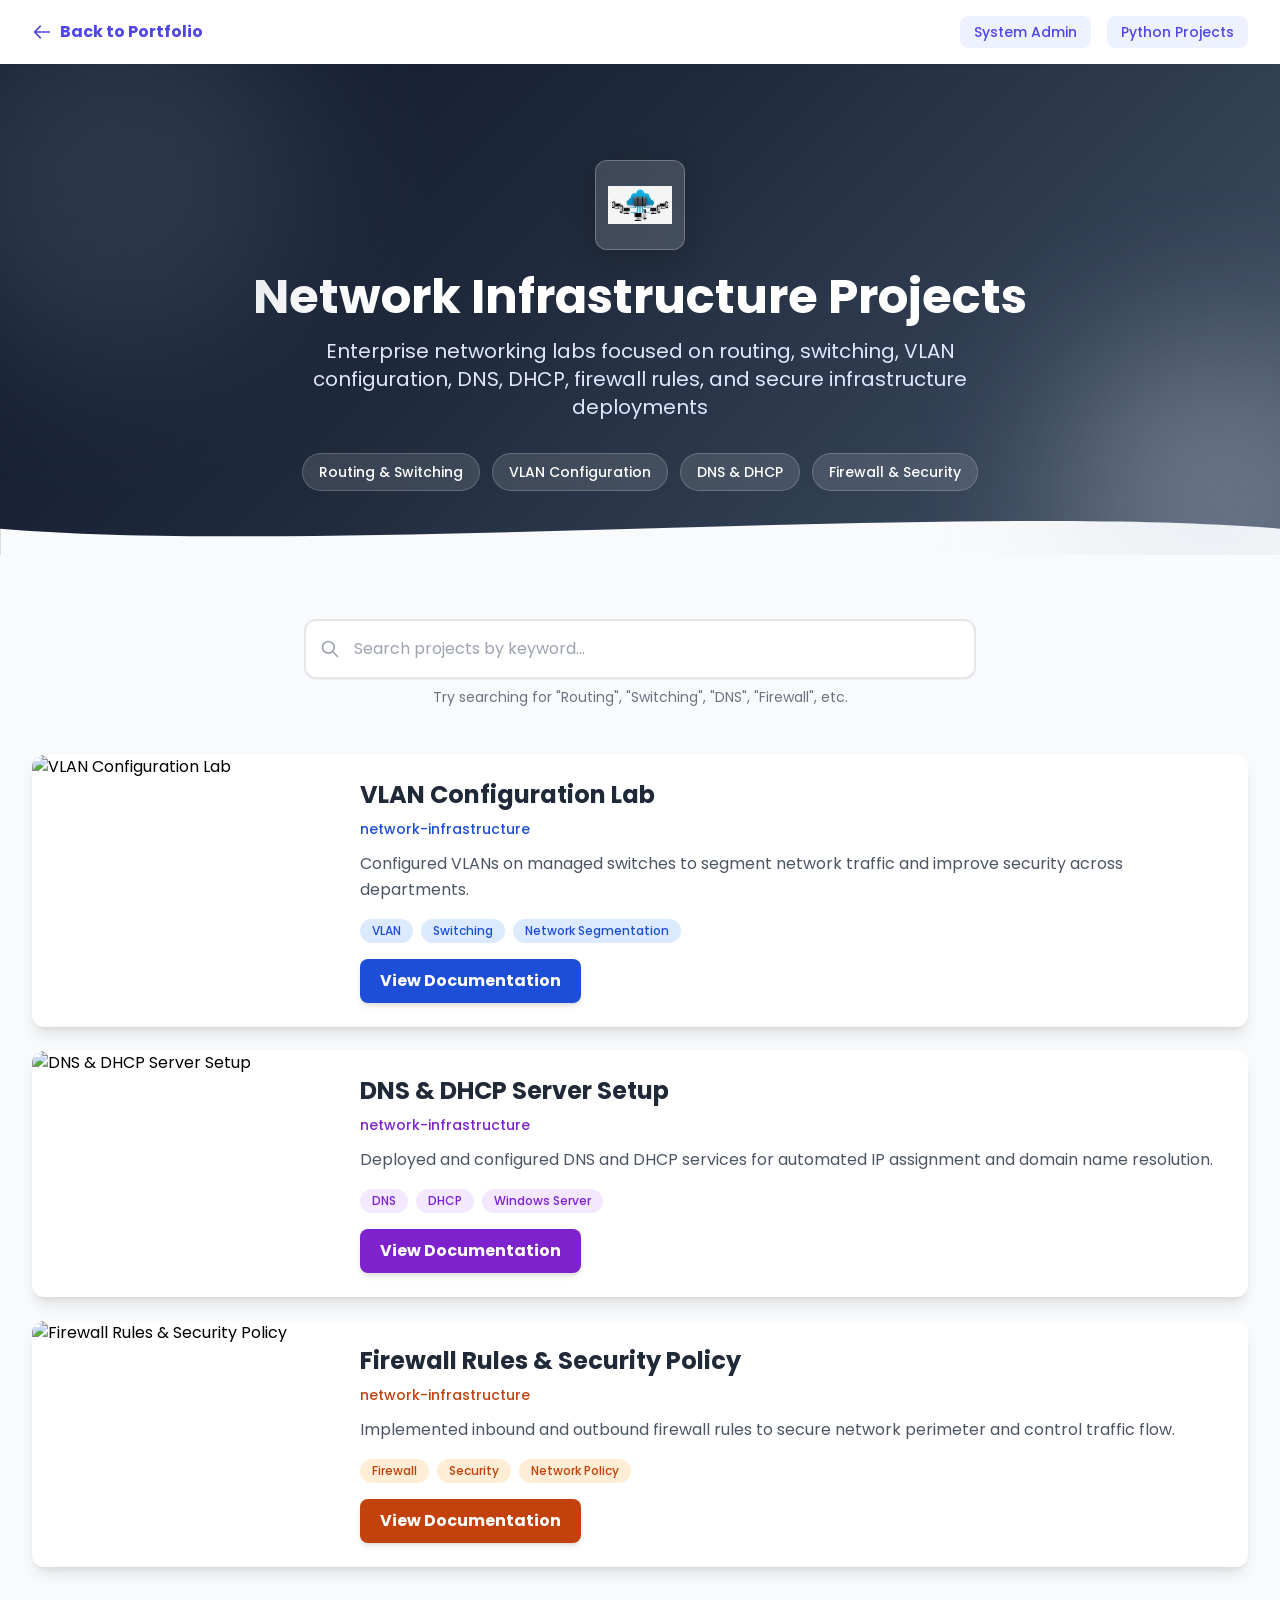
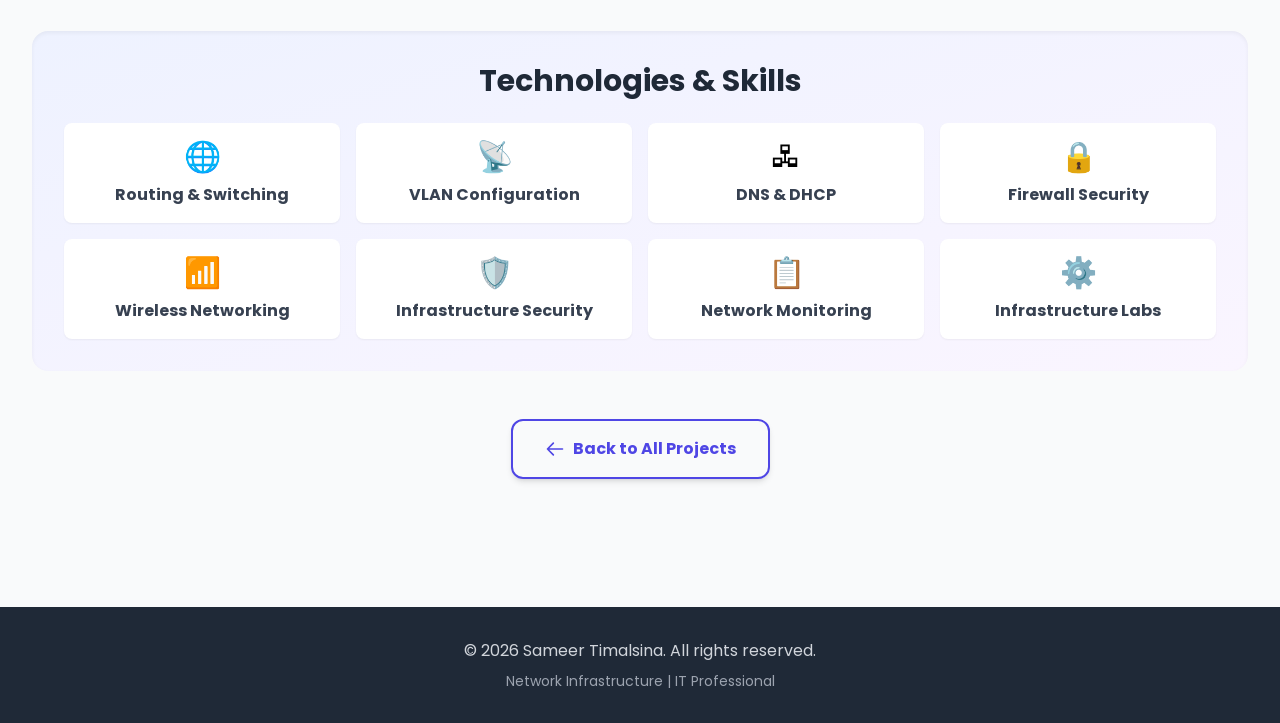
==== project_of_network_infrastructure.html @ f8dc6c40 "complete website with some asset missing" ====
<!DOCTYPE html>
<html lang="en">
<head>
    <!-- Basic Meta -->
    <meta charset="UTF-8">
    <meta name="viewport" content="width=device-width, initial-scale=1.0">

    <!-- SEO -->
    <meta name="description" content="Network Infrastructure projects by Sameer Timalsina - routing, switching, VLANs, DNS, DHCP, and enterprise networking labs.">

    <!-- Open Graph -->
    <meta property="og:title" content="Network Infrastructure Projects | Sameer Timalsina">
    <meta property="og:description" content="Routing, switching, VLANs, DNS, DHCP, and infrastructure networking projects.">
    <meta property="og:image" content="images/general/profile_256.webp">
    <meta property="og:type" content="website">

    <!-- Referrer Policy -->
    <meta name="referrer" content="strict-origin-when-cross-origin">

    <!-- Title -->
    <title>Network Infrastructure Projects | Sameer Timalsina</title>

    <!-- Favicon -->
    <link rel="icon" href="images/general/favicon.webp" type="image/webp">

    <!-- Preload Fonts -->
    <link rel="preload" href="fonts/poppins-v24-latin-regular.woff2" as="font" type="font/woff2" crossorigin>
    <link rel="preload" href="fonts/poppins-v24-latin-500.woff2" as="font" type="font/woff2" crossorigin>
    <link rel="preload" href="fonts/poppins-v24-latin-700.woff2" as="font" type="font/woff2" crossorigin>

    <!-- CSS -->
    <link rel="stylesheet" href="css/output.css">
    <link rel="stylesheet" href="css/styles.css">
    <link rel="stylesheet" href="css/project_of_network_infrastructure.css">
</head>

<body class="bg-gray-50">

    <!-- Navigation Bar -->
    <nav class="bg-white shadow-sm fixed w-full z-40 top-0">
        <div class="max-w-7xl mx-auto px-4 sm:px-6 lg:px-8">
            <div class="flex justify-between items-center h-16">

                <a href="index.html" class="flex items-center text-indigo-600 hover:text-indigo-700 transition-colors">
                    <svg class="w-5 h-5 mr-2" fill="none" stroke="currentColor" viewBox="0 0 24 24" xmlns="http://www.w3.org/2000/svg">
                        <path stroke-linecap="round" stroke-linejoin="round" stroke-width="2" d="M10 19l-7-7m0 0l7-7m-7 7h18"></path>
                    </svg>

                    <span class="font-semibold">
                        Back to Portfolio
                    </span>
                </a>

                <div class="flex items-center space-x-4">

                    <a href="project_of_system_admin.html"
                       class="text-gray-600 hover:text-indigo-600 transition-colors text-sm font-medium hidden sm:block">
                        System Admin
                    </a>

                    <a href="project_of_python.html"
                       class="text-gray-600 hover:text-indigo-600 transition-colors text-sm font-medium hidden sm:block">
                        Python Projects
                    </a>

                </div>

            </div>
        </div>
    </nav>

    <!-- Hero Section -->
    <header class="hero-gradient text-white pt-24 pb-16 mt-16">

        <div class="max-w-7xl mx-auto px-4 sm:px-6 lg:px-8">

            <div class="text-center fade-in">

                <div class="inline-block p-3 bg-white bg-opacity-20 rounded-xl mb-4">

                    <img src="images/network_infrastructure_photo/main_network_infrastructure.webp"
                         alt="network infrastructure"
                         class="w-16 h-16 object-contain">

                </div>

                <h1 class="text-4xl md:text-5xl font-bold mb-4">
                    Network Infrastructure Projects
                </h1>

                <p class="text-xl text-indigo-100 max-w-3xl mx-auto">
                    Enterprise networking labs focused on routing, switching, VLAN configuration,
                    DNS, DHCP, firewall rules, and secure infrastructure deployments
                </p>

                <div class="mt-8 flex flex-wrap justify-center gap-3">

                    <span class="px-4 py-2 bg-white bg-opacity-20 rounded-full text-sm font-medium">
                        Routing & Switching
                    </span>

                    <span class="px-4 py-2 bg-white bg-opacity-20 rounded-full text-sm font-medium">
                        VLAN Configuration
                    </span>

                    <span class="px-4 py-2 bg-white bg-opacity-20 rounded-full text-sm font-medium">
                        DNS & DHCP
                    </span>

                    <span class="px-4 py-2 bg-white bg-opacity-20 rounded-full text-sm font-medium">
                        Firewall & Security
                    </span>

                </div>

            </div>

        </div>

        <!-- Wave Divider -->
        <div class="hero-wave">
            <svg viewBox="0 0 2880 60" xmlns="http://www.w3.org/2000/svg">
                <path fill="#f9fafb" d="M0,30 C360,60 1080,0 1440,30 C1800,60 2520,0 2880,30 L2880,60 L0,60 Z"/>
            </svg>
        </div>

    </header>

    <!-- Main Content -->
    <main class="max-w-7xl mx-auto py-16 px-4 sm:px-6 lg:px-8">

        <!-- Search Bar -->
        <div class="mb-12">

            <div class="max-w-2xl mx-auto relative">

                <div class="relative">

                    <input
                        type="text"
                        id="searchInput"
                        placeholder="Search projects by keyword..."
                        class="w-full px-6 py-4 pl-12 border-2 border-gray-200 rounded-xl shadow-sm focus:outline-none focus:ring-2 focus:ring-indigo-500 focus:border-transparent transition-all"
                        aria-label="Search projects"
                    >

                    <svg class="absolute left-4 top-1/2 transform -translate-y-1/2 w-5 h-5 text-gray-400"
                         fill="none"
                         stroke="currentColor"
                         viewBox="0 0 24 24"
                         xmlns="http://www.w3.org/2000/svg">

                        <path stroke-linecap="round"
                              stroke-linejoin="round"
                              stroke-width="2"
                              d="M21 21l-6-6m2-5a7 7 0 11-14 0 7 7 0 0114 0z">
                        </path>

                    </svg>

                </div>

                <p class="text-sm text-gray-500 mt-2 text-center">
                    Try searching for "Routing", "Switching", "DNS", "Firewall", etc.
                </p>

            </div>

        </div>

        <!-- Projects Grid -->
        <section id="projects-container" class="space-y-6">

        </section>

        <!-- Skills Highlight -->
        <section class="mt-16 bg-gradient-to-br from-indigo-50 to-purple-50 rounded-2xl p-8 shadow-inner">

            <h2 class="text-3xl font-bold text-gray-800 mb-6 text-center">
                Technologies & Skills
            </h2>

            <div class="grid grid-cols-2 md:grid-cols-4 gap-4">

                <div class="bg-white rounded-lg p-4 text-center shadow-sm hover:shadow-md transition-shadow">
                    <div class="text-3xl mb-2">🌐</div>
                    <p class="font-semibold text-gray-700">Routing & Switching</p>
                </div>

                <div class="bg-white rounded-lg p-4 text-center shadow-sm hover:shadow-md transition-shadow">
                    <div class="text-3xl mb-2">📡</div>
                    <p class="font-semibold text-gray-700">VLAN Configuration</p>
                </div>

                <div class="bg-white rounded-lg p-4 text-center shadow-sm hover:shadow-md transition-shadow">
                    <div class="text-3xl mb-2">🖧</div>
                    <p class="font-semibold text-gray-700">DNS & DHCP</p>
                </div>

                <div class="bg-white rounded-lg p-4 text-center shadow-sm hover:shadow-md transition-shadow">
                    <div class="text-3xl mb-2">🔒</div>
                    <p class="font-semibold text-gray-700">Firewall Security</p>
                </div>

                <div class="bg-white rounded-lg p-4 text-center shadow-sm hover:shadow-md transition-shadow">
                    <div class="text-3xl mb-2">📶</div>
                    <p class="font-semibold text-gray-700">Wireless Networking</p>
                </div>

                <div class="bg-white rounded-lg p-4 text-center shadow-sm hover:shadow-md transition-shadow">
                    <div class="text-3xl mb-2">🛡️</div>
                    <p class="font-semibold text-gray-700">Infrastructure Security</p>
                </div>

                <div class="bg-white rounded-lg p-4 text-center shadow-sm hover:shadow-md transition-shadow">
                    <div class="text-3xl mb-2">📋</div>
                    <p class="font-semibold text-gray-700">Network Monitoring</p>
                </div>

                <div class="bg-white rounded-lg p-4 text-center shadow-sm hover:shadow-md transition-shadow">
                    <div class="text-3xl mb-2">⚙️</div>
                    <p class="font-semibold text-gray-700">Infrastructure Labs</p>
                </div>

            </div>

        </section>

        <!-- Back Button -->
        <div class="text-center mt-12">

            <a href="index.html#projects"
               class="inline-flex items-center px-8 py-4 border-2 border-indigo-600 text-indigo-600 font-semibold rounded-xl hover:bg-indigo-600 hover:text-white transition-all transform hover:scale-105 shadow-md hover:shadow-lg">

                <svg class="w-5 h-5 mr-2"
                     fill="none"
                     stroke="currentColor"
                     viewBox="0 0 24 24"
                     xmlns="http://www.w3.org/2000/svg">

                    <path stroke-linecap="round"
                          stroke-linejoin="round"
                          stroke-width="2"
                          d="M10 19l-7-7m0 0l7-7m-7 7h18">
                    </path>

                </svg>

                Back to All Projects

            </a>

        </div>

    </main>

    <!-- Footer -->
    <footer class="bg-gray-800 text-white py-8 mt-16">

        <div class="max-w-7xl mx-auto px-4 text-center">

            <p class="text-gray-300">
                &copy; <span id="current-year"></span> Sameer Timalsina. All rights reserved.
            </p>

            <p class="text-gray-400 text-sm mt-2">
                Network Infrastructure | IT Professional
            </p>

        </div>

    </footer>

    <script src="js/project.js" defer></script>
    <script src="js/scripts.js" defer></script>

</body>
</html>
---- css/output.css ----
*,:after,:before{--tw-border-spacing-x:0;--tw-border-spacing-y:0;--tw-translate-x:0;--tw-translate-y:0;--tw-rotate:0;--tw-skew-x:0;--tw-skew-y:0;--tw-scale-x:1;--tw-scale-y:1;--tw-pan-x: ;--tw-pan-y: ;--tw-pinch-zoom: ;--tw-scroll-snap-strictness:proximity;--tw-gradient-from-position: ;--tw-gradient-via-position: ;--tw-gradient-to-position: ;--tw-ordinal: ;--tw-slashed-zero: ;--tw-numeric-figure: ;--tw-numeric-spacing: ;--tw-numeric-fraction: ;--tw-ring-inset: ;--tw-ring-offset-width:0px;--tw-ring-offset-color:#fff;--tw-ring-color:rgba(59,130,246,.5);--tw-ring-offset-shadow:0 0 #0000;--tw-ring-shadow:0 0 #0000;--tw-shadow:0 0 #0000;--tw-shadow-colored:0 0 #0000;--tw-blur: ;--tw-brightness: ;--tw-contrast: ;--tw-grayscale: ;--tw-hue-rotate: ;--tw-invert: ;--tw-saturate: ;--tw-sepia: ;--tw-drop-shadow: ;--tw-backdrop-blur: ;--tw-backdrop-brightness: ;--tw-backdrop-contrast: ;--tw-backdrop-grayscale: ;--tw-backdrop-hue-rotate: ;--tw-backdrop-invert: ;--tw-backdrop-opacity: ;--tw-backdrop-saturate: ;--tw-backdrop-sepia: ;--tw-contain-size: ;--tw-contain-layout: ;--tw-contain-paint: ;--tw-contain-style: }::backdrop{--tw-border-spacing-x:0;--tw-border-spacing-y:0;--tw-translate-x:0;--tw-translate-y:0;--tw-rotate:0;--tw-skew-x:0;--tw-skew-y:0;--tw-scale-x:1;--tw-scale-y:1;--tw-pan-x: ;--tw-pan-y: ;--tw-pinch-zoom: ;--tw-scroll-snap-strictness:proximity;--tw-gradient-from-position: ;--tw-gradient-via-position: ;--tw-gradient-to-position: ;--tw-ordinal: ;--tw-slashed-zero: ;--tw-numeric-figure: ;--tw-numeric-spacing: ;--tw-numeric-fraction: ;--tw-ring-inset: ;--tw-ring-offset-width:0px;--tw-ring-offset-color:#fff;--tw-ring-color:rgba(59,130,246,.5);--tw-ring-offset-shadow:0 0 #0000;--tw-ring-shadow:0 0 #0000;--tw-shadow:0 0 #0000;--tw-shadow-colored:0 0 #0000;--tw-blur: ;--tw-brightness: ;--tw-contrast: ;--tw-grayscale: ;--tw-hue-rotate: ;--tw-invert: ;--tw-saturate: ;--tw-sepia: ;--tw-drop-shadow: ;--tw-backdrop-blur: ;--tw-backdrop-brightness: ;--tw-backdrop-contrast: ;--tw-backdrop-grayscale: ;--tw-backdrop-hue-rotate: ;--tw-backdrop-invert: ;--tw-backdrop-opacity: ;--tw-backdrop-saturate: ;--tw-backdrop-sepia: ;--tw-contain-size: ;--tw-contain-layout: ;--tw-contain-paint: ;--tw-contain-style: }/*! tailwindcss v3.4.17 | MIT License | https://tailwindcss.com*/*,:after,:before{border:0 solid #e5e7eb;box-sizing:border-box}:after,:before{--tw-content:""}:host,html{line-height:1.5;-webkit-text-size-adjust:100%;font-family:Poppins,sans-serif;font-feature-settings:normal;font-variation-settings:normal;-moz-tab-size:4;-o-tab-size:4;tab-size:4;-webkit-tap-highlight-color:transparent}body{line-height:inherit;margin:0}hr{border-top-width:1px;color:inherit;height:0}abbr:where([title]){-webkit-text-decoration:underline dotted;text-decoration:underline dotted}h1,h2,h3,h4,h5,h6{font-size:inherit;font-weight:inherit}a{color:inherit;text-decoration:inherit}b,strong{font-weight:bolder}code,kbd,pre,samp{font-family:ui-monospace,SFMono-Regular,Menlo,Monaco,Consolas,Liberation Mono,Courier New,monospace;font-feature-settings:normal;font-size:1em;font-variation-settings:normal}small{font-size:80%}sub,sup{font-size:75%;line-height:0;position:relative;vertical-align:baseline}sub{bottom:-.25em}sup{top:-.5em}table{border-collapse:collapse;border-color:inherit;text-indent:0}button,input,optgroup,select,textarea{color:inherit;font-family:inherit;font-feature-settings:inherit;font-size:100%;font-variation-settings:inherit;font-weight:inherit;letter-spacing:inherit;line-height:inherit;margin:0;padding:0}button,select{text-transform:none}button,input:where([type=button]),input:where([type=reset]),input:where([type=submit]){-webkit-appearance:button;background-color:transparent;background-image:none}:-moz-focusring{outline:auto}:-moz-ui-invalid{box-shadow:none}progress{vertical-align:baseline}::-webkit-inner-spin-button,::-webkit-outer-spin-button{height:auto}[type=search]{-webkit-appearance:textfield;outline-offset:-2px}::-webkit-search-decoration{-webkit-appearance:none}::-webkit-file-upload-button{-webkit-appearance:button;font:inherit}summary{display:list-item}blockquote,dd,dl,figure,h1,h2,h3,h4,h5,h6,hr,p,pre{margin:0}fieldset{margin:0}fieldset,legend{padding:0}menu,ol,ul{list-style:none;margin:0;padding:0}dialog{padding:0}textarea{resize:vertical}input::-moz-placeholder,textarea::-moz-placeholder{color:#9ca3af;opacity:1}input::placeholder,textarea::placeholder{color:#9ca3af;opacity:1}[role=button],button{cursor:pointer}:disabled{cursor:default}audio,canvas,embed,iframe,img,object,svg,video{display:block;vertical-align:middle}img,video{height:auto;max-width:100%}[hidden]:where(:not([hidden=until-found])){display:none}.sr-only{height:1px;margin:-1px;overflow:hidden;padding:0;position:absolute;width:1px;clip:rect(0,0,0,0);border-width:0;white-space:nowrap}.pointer-events-none{pointer-events:none}.visible{visibility:visible}.static{position:static}.fixed{position:fixed}.absolute{position:absolute}.relative{position:relative}.inset-0{inset:0}.bottom-20{bottom:5rem}.left-1\/2{left:50%}.left-10{left:2.5rem}.left-4{left:1rem}.right-20{right:5rem}.top-0{top:0}.top-1\/2{top:50%}.top-10{top:2.5rem}.z-10{z-index:10}.z-40{z-index:40}.z-50{z-index:50}.mx-auto{margin-left:auto;margin-right:auto}.mb-12{margin-bottom:3rem}.mb-16{margin-bottom:4rem}.mb-2{margin-bottom:.5rem}.mb-3{margin-bottom:.75rem}.mb-4{margin-bottom:1rem}.mb-6{margin-bottom:1.5rem}.mb-8{margin-bottom:2rem}.ml-1{margin-left:.25rem}.mr-2{margin-right:.5rem}.mr-3{margin-right:.75rem}.mt-0\.5{margin-top:.125rem}.mt-10{margin-top:2.5rem}.mt-12{margin-top:3rem}.mt-16{margin-top:4rem}.mt-2{margin-top:.5rem}.mt-4{margin-top:1rem}.mt-8{margin-top:2rem}.block{display:block}.inline-block{display:inline-block}.flex{display:flex}.inline-flex{display:inline-flex}.grid{display:grid}.hidden{display:none}.h-1{height:.25rem}.h-16{height:4rem}.h-20{height:5rem}.h-4{height:1rem}.h-48{height:12rem}.h-5{height:1.25rem}.h-6{height:1.5rem}.h-7{height:1.75rem}.h-72{height:18rem}.h-80{height:20rem}.h-96{height:24rem}.h-full{height:100%}.min-h-screen{min-height:100vh}.w-16{width:4rem}.w-20{width:5rem}.w-24{width:6rem}.w-4{width:1rem}.w-48{width:12rem}.w-5{width:1.25rem}.w-6{width:1.5rem}.w-7{width:1.75rem}.w-72{width:18rem}.w-80{width:20rem}.w-96{width:24rem}.w-full{width:100%}.max-w-2xl{max-width:42rem}.max-w-3xl{max-width:48rem}.max-w-4xl{max-width:56rem}.max-w-5xl{max-width:64rem}.max-w-7xl{max-width:80rem}.max-w-md{max-width:28rem}.flex-shrink-0{flex-shrink:0}.-translate-x-1\/2{--tw-translate-x:-50%}.-translate-x-1\/2,.-translate-y-1\/2{transform:translate(var(--tw-translate-x),var(--tw-translate-y)) rotate(var(--tw-rotate)) skewX(var(--tw-skew-x)) skewY(var(--tw-skew-y)) scaleX(var(--tw-scale-x)) scaleY(var(--tw-scale-y))}.-translate-y-1\/2{--tw-translate-y:-50%}.translate-x-10{--tw-translate-x:2.5rem}.rotate-90,.translate-x-10{transform:translate(var(--tw-translate-x),var(--tw-translate-y)) rotate(var(--tw-rotate)) skewX(var(--tw-skew-x)) skewY(var(--tw-skew-y)) scaleX(var(--tw-scale-x)) scaleY(var(--tw-scale-y))}.rotate-90{--tw-rotate:90deg}.transform{transform:translate(var(--tw-translate-x),var(--tw-translate-y)) rotate(var(--tw-rotate)) skewX(var(--tw-skew-x)) skewY(var(--tw-skew-y)) scaleX(var(--tw-scale-x)) scaleY(var(--tw-scale-y))}@keyframes ping{75%,to{opacity:0;transform:scale(2)}}.animate-ping{animation:ping 1s cubic-bezier(0,0,.2,1) infinite}@keyframes pulse{50%{opacity:.5}}.animate-pulse{animation:pulse 2s cubic-bezier(.4,0,.6,1) infinite}.resize{resize:both}.grid-cols-1{grid-template-columns:repeat(1,minmax(0,1fr))}.grid-cols-2{grid-template-columns:repeat(2,minmax(0,1fr))}.flex-col{flex-direction:column}.flex-wrap{flex-wrap:wrap}.items-start{align-items:flex-start}.items-center{align-items:center}.justify-center{justify-content:center}.justify-between{justify-content:space-between}.gap-12{gap:3rem}.gap-2{gap:.5rem}.gap-3{gap:.75rem}.gap-4{gap:1rem}.gap-6{gap:1.5rem}.gap-8{gap:2rem}.space-x-2>:not([hidden])~:not([hidden]){--tw-space-x-reverse:0;margin-left:calc(.5rem*(1 - var(--tw-space-x-reverse)));margin-right:calc(.5rem*var(--tw-space-x-reverse))}.space-x-4>:not([hidden])~:not([hidden]){--tw-space-x-reverse:0;margin-left:calc(1rem*(1 - var(--tw-space-x-reverse)));margin-right:calc(1rem*var(--tw-space-x-reverse))}.space-y-2>:not([hidden])~:not([hidden]){--tw-space-y-reverse:0;margin-bottom:calc(.5rem*var(--tw-space-y-reverse));margin-top:calc(.5rem*(1 - var(--tw-space-y-reverse)))}.space-y-4>:not([hidden])~:not([hidden]){--tw-space-y-reverse:0;margin-bottom:calc(1rem*var(--tw-space-y-reverse));margin-top:calc(1rem*(1 - var(--tw-space-y-reverse)))}.space-y-6>:not([hidden])~:not([hidden]){--tw-space-y-reverse:0;margin-bottom:calc(1.5rem*var(--tw-space-y-reverse));margin-top:calc(1.5rem*(1 - var(--tw-space-y-reverse)))}.space-y-8>:not([hidden])~:not([hidden]){--tw-space-y-reverse:0;margin-bottom:calc(2rem*var(--tw-space-y-reverse));margin-top:calc(2rem*(1 - var(--tw-space-y-reverse)))}.overflow-hidden{overflow:hidden}.whitespace-nowrap{white-space:nowrap}.rounded{border-radius:.25rem}.rounded-2xl{border-radius:1rem}.rounded-full{border-radius:9999px}.rounded-lg{border-radius:.5rem}.rounded-xl{border-radius:.75rem}.border-2{border-width:2px}.border-4{border-width:4px}.border-t{border-top-width:1px}.border-gray-200{--tw-border-opacity:1;border-color:rgb(229 231 235/var(--tw-border-opacity,1))}.border-indigo-600{--tw-border-opacity:1;border-color:rgb(79 70 229/var(--tw-border-opacity,1))}.border-primary{--tw-border-opacity:1;border-color:rgb(13 148 136/var(--tw-border-opacity,1))}.border-primary\/30{border-color:rgba(13,148,136,.3)}.bg-amber-100{--tw-bg-opacity:1;background-color:rgb(254 243 199/var(--tw-bg-opacity,1))}.bg-amber-700{--tw-bg-opacity:1;background-color:rgb(180 83 9/var(--tw-bg-opacity,1))}.bg-blue-100{--tw-bg-opacity:1;background-color:rgb(219 234 254/var(--tw-bg-opacity,1))}.bg-blue-600{--tw-bg-opacity:1;background-color:rgb(37 99 235/var(--tw-bg-opacity,1))}.bg-blue-700{--tw-bg-opacity:1;background-color:rgb(29 78 216/var(--tw-bg-opacity,1))}.bg-cyan-400\/25{background-color:rgba(34,211,238,.25)}.bg-gray-200{--tw-bg-opacity:1;background-color:rgb(229 231 235/var(--tw-bg-opacity,1))}.bg-gray-50{--tw-bg-opacity:1;background-color:rgb(249 250 251/var(--tw-bg-opacity,1))}.bg-gray-700{--tw-bg-opacity:1;background-color:rgb(55 65 81/var(--tw-bg-opacity,1))}.bg-gray-800{--tw-bg-opacity:1;background-color:rgb(31 41 55/var(--tw-bg-opacity,1))}.bg-green-100{--tw-bg-opacity:1;background-color:rgb(220 252 231/var(--tw-bg-opacity,1))}.bg-green-600{--tw-bg-opacity:1;background-color:rgb(22 163 74/var(--tw-bg-opacity,1))}.bg-green-700{--tw-bg-opacity:1;background-color:rgb(21 128 61/var(--tw-bg-opacity,1))}.bg-indigo-100{--tw-bg-opacity:1;background-color:rgb(224 231 255/var(--tw-bg-opacity,1))}.bg-indigo-600{--tw-bg-opacity:1;background-color:rgb(79 70 229/var(--tw-bg-opacity,1))}.bg-indigo-700{--tw-bg-opacity:1;background-color:rgb(67 56 202/var(--tw-bg-opacity,1))}.bg-orange-100{--tw-bg-opacity:1;background-color:rgb(255 237 213/var(--tw-bg-opacity,1))}.bg-orange-600{--tw-bg-opacity:1;background-color:rgb(234 88 12/var(--tw-bg-opacity,1))}.bg-orange-700{--tw-bg-opacity:1;background-color:rgb(194 65 12/var(--tw-bg-opacity,1))}.bg-pink-100{--tw-bg-opacity:1;background-color:rgb(252 231 243/var(--tw-bg-opacity,1))}.bg-pink-700{--tw-bg-opacity:1;background-color:rgb(190 24 93/var(--tw-bg-opacity,1))}.bg-primary{--tw-bg-opacity:1;background-color:rgb(13 148 136/var(--tw-bg-opacity,1))}.bg-primary\/10{background-color:rgba(13,148,136,.1)}.bg-primary\/20{background-color:rgba(13,148,136,.2)}.bg-purple-100{--tw-bg-opacity:1;background-color:rgb(243 232 255/var(--tw-bg-opacity,1))}.bg-purple-600{--tw-bg-opacity:1;background-color:rgb(147 51 234/var(--tw-bg-opacity,1))}.bg-purple-700{--tw-bg-opacity:1;background-color:rgb(126 34 206/var(--tw-bg-opacity,1))}.bg-red-100{--tw-bg-opacity:1;background-color:rgb(254 226 226/var(--tw-bg-opacity,1))}.bg-red-700{--tw-bg-opacity:1;background-color:rgb(185 28 28/var(--tw-bg-opacity,1))}.bg-slate-200{--tw-bg-opacity:1;background-color:rgb(226 232 240/var(--tw-bg-opacity,1))}.bg-slate-800{--tw-bg-opacity:1;background-color:rgb(30 41 59/var(--tw-bg-opacity,1))}.bg-teal-300\/20{background-color:rgba(94,234,212,.2)}.bg-teal-50{--tw-bg-opacity:1;background-color:rgb(240 253 250/var(--tw-bg-opacity,1))}.bg-teal-700{--tw-bg-opacity:1;background-color:rgb(15 118 110/var(--tw-bg-opacity,1))}.bg-violet-100{--tw-bg-opacity:1;background-color:rgb(237 233 254/var(--tw-bg-opacity,1))}.bg-violet-700{--tw-bg-opacity:1;background-color:rgb(109 40 217/var(--tw-bg-opacity,1))}.bg-white{--tw-bg-opacity:1;background-color:rgb(255 255 255/var(--tw-bg-opacity,1))}.bg-white\/95{background-color:hsla(0,0%,100%,.95)}.bg-yellow-100{--tw-bg-opacity:1;background-color:rgb(254 249 195/var(--tw-bg-opacity,1))}.bg-yellow-700{--tw-bg-opacity:1;background-color:rgb(161 98 7/var(--tw-bg-opacity,1))}.bg-zinc-200{--tw-bg-opacity:1;background-color:rgb(228 228 231/var(--tw-bg-opacity,1))}.bg-zinc-700{--tw-bg-opacity:1;background-color:rgb(63 63 70/var(--tw-bg-opacity,1))}.bg-opacity-20{--tw-bg-opacity:0.2}.bg-gradient-to-br{background-image:linear-gradient(to bottom right,var(--tw-gradient-stops))}.bg-gradient-to-r{background-image:linear-gradient(to right,var(--tw-gradient-stops))}.from-green-500\/20{--tw-gradient-from:rgba(34,197,94,.2) var(--tw-gradient-from-position);--tw-gradient-to:rgba(34,197,94,0) var(--tw-gradient-to-position);--tw-gradient-stops:var(--tw-gradient-from),var(--tw-gradient-to)}.from-indigo-50{--tw-gradient-from:#eef2ff var(--tw-gradient-from-position);--tw-gradient-to:rgba(238,242,255,0) var(--tw-gradient-to-position);--tw-gradient-stops:var(--tw-gradient-from),var(--tw-gradient-to)}.from-primary{--tw-gradient-from:#0d9488 var(--tw-gradient-from-position);--tw-gradient-to:rgba(13,148,136,0) var(--tw-gradient-to-position);--tw-gradient-stops:var(--tw-gradient-from),var(--tw-gradient-to)}.from-primary\/20{--tw-gradient-from:rgba(13,148,136,.2) var(--tw-gradient-from-position);--tw-gradient-to:rgba(13,148,136,0) var(--tw-gradient-to-position);--tw-gradient-stops:var(--tw-gradient-from),var(--tw-gradient-to)}.from-primary\/5{--tw-gradient-from:rgba(13,148,136,.05) var(--tw-gradient-from-position);--tw-gradient-to:rgba(13,148,136,0) var(--tw-gradient-to-position);--tw-gradient-stops:var(--tw-gradient-from),var(--tw-gradient-to)}.from-purple-500\/20{--tw-gradient-from:rgba(168,85,247,.2) var(--tw-gradient-from-position);--tw-gradient-to:rgba(168,85,247,0) var(--tw-gradient-to-position);--tw-gradient-stops:var(--tw-gradient-from),var(--tw-gradient-to)}.via-white{--tw-gradient-to:hsla(0,0%,100%,0) var(--tw-gradient-to-position);--tw-gradient-stops:var(--tw-gradient-from),#fff var(--tw-gradient-via-position),var(--tw-gradient-to)}.to-cyan-50{--tw-gradient-to:#ecfeff var(--tw-gradient-to-position)}.to-cyan-500{--tw-gradient-to:#06b6d4 var(--tw-gradient-to-position)}.to-cyan-500\/20{--tw-gradient-to:rgba(6,182,212,.2) var(--tw-gradient-to-position)}.to-cyan-600{--tw-gradient-to:#0891b2 var(--tw-gradient-to-position)}.to-emerald-500\/20{--tw-gradient-to:rgba(16,185,129,.2) var(--tw-gradient-to-position)}.to-pink-500\/20{--tw-gradient-to:rgba(236,72,153,.2) var(--tw-gradient-to-position)}.to-purple-50{--tw-gradient-to:#faf5ff var(--tw-gradient-to-position)}.bg-clip-text{-webkit-background-clip:text;background-clip:text}.object-contain{-o-object-fit:contain;object-fit:contain}.object-cover{-o-object-fit:cover;object-fit:cover}.p-2{padding:.5rem}.p-3{padding:.75rem}.p-4{padding:1rem}.p-6{padding:1.5rem}.p-8{padding:2rem}.px-10{padding-left:2.5rem;padding-right:2.5rem}.px-3{padding-left:.75rem;padding-right:.75rem}.px-4{padding-left:1rem;padding-right:1rem}.px-5{padding-left:1.25rem;padding-right:1.25rem}.px-6{padding-left:1.5rem;padding-right:1.5rem}.px-8{padding-left:2rem;padding-right:2rem}.py-1{padding-bottom:.25rem;padding-top:.25rem}.py-16{padding-bottom:4rem;padding-top:4rem}.py-2{padding-bottom:.5rem;padding-top:.5rem}.py-2\.5{padding-bottom:.625rem;padding-top:.625rem}.py-24{padding-bottom:6rem;padding-top:6rem}.py-3{padding-bottom:.75rem;padding-top:.75rem}.py-4{padding-bottom:1rem;padding-top:1rem}.py-8{padding-bottom:2rem;padding-top:2rem}.pb-16{padding-bottom:4rem}.pl-12{padding-left:3rem}.pt-16{padding-top:4rem}.pt-24{padding-top:6rem}.text-center{text-align:center}.text-2xl{font-size:1.5rem;line-height:2rem}.text-3xl{font-size:1.875rem;line-height:2.25rem}.text-4xl{font-size:2.25rem;line-height:2.5rem}.text-5xl{font-size:3rem;line-height:1}.text-lg{font-size:1.125rem;line-height:1.75rem}.text-sm{font-size:.875rem;line-height:1.25rem}.text-xl{font-size:1.25rem;line-height:1.75rem}.text-xs{font-size:.75rem;line-height:1rem}.font-bold{font-weight:700}.font-extrabold{font-weight:800}.font-medium{font-weight:500}.font-semibold{font-weight:600}.leading-relaxed{line-height:1.625}.leading-tight{line-height:1.25}.text-amber-800{--tw-text-opacity:1;color:rgb(146 64 14/var(--tw-text-opacity,1))}.text-blue-600{--tw-text-opacity:1;color:rgb(37 99 235/var(--tw-text-opacity,1))}.text-blue-700{--tw-text-opacity:1;color:rgb(29 78 216/var(--tw-text-opacity,1))}.text-gray-300{--tw-text-opacity:1;color:rgb(209 213 219/var(--tw-text-opacity,1))}.text-gray-400{--tw-text-opacity:1;color:rgb(156 163 175/var(--tw-text-opacity,1))}.text-gray-500{--tw-text-opacity:1;color:rgb(107 114 128/var(--tw-text-opacity,1))}.text-gray-600{--tw-text-opacity:1;color:rgb(75 85 99/var(--tw-text-opacity,1))}.text-gray-700{--tw-text-opacity:1;color:rgb(55 65 81/var(--tw-text-opacity,1))}.text-gray-800{--tw-text-opacity:1;color:rgb(31 41 55/var(--tw-text-opacity,1))}.text-gray-900{--tw-text-opacity:1;color:rgb(17 24 39/var(--tw-text-opacity,1))}.text-green-600{--tw-text-opacity:1;color:rgb(22 163 74/var(--tw-text-opacity,1))}.text-green-700{--tw-text-opacity:1;color:rgb(21 128 61/var(--tw-text-opacity,1))}.text-indigo-100{--tw-text-opacity:1;color:rgb(224 231 255/var(--tw-text-opacity,1))}.text-indigo-600{--tw-text-opacity:1;color:rgb(79 70 229/var(--tw-text-opacity,1))}.text-indigo-700{--tw-text-opacity:1;color:rgb(67 56 202/var(--tw-text-opacity,1))}.text-orange-600{--tw-text-opacity:1;color:rgb(234 88 12/var(--tw-text-opacity,1))}.text-orange-700{--tw-text-opacity:1;color:rgb(194 65 12/var(--tw-text-opacity,1))}.text-pink-700{--tw-text-opacity:1;color:rgb(190 24 93/var(--tw-text-opacity,1))}.text-purple-600{--tw-text-opacity:1;color:rgb(147 51 234/var(--tw-text-opacity,1))}.text-purple-700{--tw-text-opacity:1;color:rgb(126 34 206/var(--tw-text-opacity,1))}.text-red-600{--tw-text-opacity:1;color:rgb(220 38 38/var(--tw-text-opacity,1))}.text-red-700{--tw-text-opacity:1;color:rgb(185 28 28/var(--tw-text-opacity,1))}.text-slate-800{--tw-text-opacity:1;color:rgb(30 41 59/var(--tw-text-opacity,1))}.text-teal-700{--tw-text-opacity:1;color:rgb(15 118 110/var(--tw-text-opacity,1))}.text-transparent{color:transparent}.text-violet-700{--tw-text-opacity:1;color:rgb(109 40 217/var(--tw-text-opacity,1))}.text-white{--tw-text-opacity:1;color:rgb(255 255 255/var(--tw-text-opacity,1))}.text-yellow-700{--tw-text-opacity:1;color:rgb(161 98 7/var(--tw-text-opacity,1))}.text-yellow-800{--tw-text-opacity:1;color:rgb(133 77 14/var(--tw-text-opacity,1))}.text-zinc-700{--tw-text-opacity:1;color:rgb(63 63 70/var(--tw-text-opacity,1))}.text-zinc-800{--tw-text-opacity:1;color:rgb(39 39 42/var(--tw-text-opacity,1))}.opacity-30{opacity:.3}.opacity-90{opacity:.9}.shadow-2xl{--tw-shadow:0 25px 50px -12px rgba(0,0,0,.25);--tw-shadow-colored:0 25px 50px -12px var(--tw-shadow-color)}.shadow-2xl,.shadow-inner{box-shadow:var(--tw-ring-offset-shadow,0 0 #0000),var(--tw-ring-shadow,0 0 #0000),var(--tw-shadow)}.shadow-inner{--tw-shadow:inset 0 2px 4px 0 rgba(0,0,0,.05);--tw-shadow-colored:inset 0 2px 4px 0 var(--tw-shadow-color)}.shadow-lg{--tw-shadow:0 10px 15px -3px rgba(0,0,0,.1),0 4px 6px -4px rgba(0,0,0,.1);--tw-shadow-colored:0 10px 15px -3px var(--tw-shadow-color),0 4px 6px -4px var(--tw-shadow-color)}.shadow-lg,.shadow-md{box-shadow:var(--tw-ring-offset-shadow,0 0 #0000),var(--tw-ring-shadow,0 0 #0000),var(--tw-shadow)}.shadow-md{--tw-shadow:0 4px 6px -1px rgba(0,0,0,.1),0 2px 4px -2px rgba(0,0,0,.1);--tw-shadow-colored:0 4px 6px -1px var(--tw-shadow-color),0 2px 4px -2px var(--tw-shadow-color)}.shadow-sm{--tw-shadow:0 1px 2px 0 rgba(0,0,0,.05);--tw-shadow-colored:0 1px 2px 0 var(--tw-shadow-color);box-shadow:var(--tw-ring-offset-shadow,0 0 #0000),var(--tw-ring-shadow,0 0 #0000),var(--tw-shadow)}.blur-2xl{--tw-blur:blur(40px)}.blur-2xl,.blur-3xl{filter:var(--tw-blur) var(--tw-brightness) var(--tw-contrast) var(--tw-grayscale) var(--tw-hue-rotate) var(--tw-invert) var(--tw-saturate) var(--tw-sepia) var(--tw-drop-shadow)}.blur-3xl{--tw-blur:blur(64px)}.blur-xl{--tw-blur:blur(24px)}.blur-xl,.filter{filter:var(--tw-blur) var(--tw-brightness) var(--tw-contrast) var(--tw-grayscale) var(--tw-hue-rotate) var(--tw-invert) var(--tw-saturate) var(--tw-sepia) var(--tw-drop-shadow)}.backdrop-blur-sm{--tw-backdrop-blur:blur(4px);-webkit-backdrop-filter:var(--tw-backdrop-blur) var(--tw-backdrop-brightness) var(--tw-backdrop-contrast) var(--tw-backdrop-grayscale) var(--tw-backdrop-hue-rotate) var(--tw-backdrop-invert) var(--tw-backdrop-opacity) var(--tw-backdrop-saturate) var(--tw-backdrop-sepia);backdrop-filter:var(--tw-backdrop-blur) var(--tw-backdrop-brightness) var(--tw-backdrop-contrast) var(--tw-backdrop-grayscale) var(--tw-backdrop-hue-rotate) var(--tw-backdrop-invert) var(--tw-backdrop-opacity) var(--tw-backdrop-saturate) var(--tw-backdrop-sepia)}.transition{transition-duration:.15s;transition-property:color,background-color,border-color,text-decoration-color,fill,stroke,opacity,box-shadow,transform,filter,-webkit-backdrop-filter;transition-property:color,background-color,border-color,text-decoration-color,fill,stroke,opacity,box-shadow,transform,filter,backdrop-filter;transition-property:color,background-color,border-color,text-decoration-color,fill,stroke,opacity,box-shadow,transform,filter,backdrop-filter,-webkit-backdrop-filter;transition-timing-function:cubic-bezier(.4,0,.2,1)}.transition-all{transition-duration:.15s;transition-property:all;transition-timing-function:cubic-bezier(.4,0,.2,1)}.transition-colors{transition-duration:.15s;transition-property:color,background-color,border-color,text-decoration-color,fill,stroke;transition-timing-function:cubic-bezier(.4,0,.2,1)}.transition-shadow{transition-duration:.15s;transition-property:box-shadow;transition-timing-function:cubic-bezier(.4,0,.2,1)}.transition-transform{transition-duration:.15s;transition-property:transform;transition-timing-function:cubic-bezier(.4,0,.2,1)}.delay-1000{transition-delay:1s}.duration-200{transition-duration:.2s}.duration-300{transition-duration:.3s}.ease-out{transition-timing-function:cubic-bezier(0,0,.2,1)}.hover\:scale-105:hover{--tw-scale-x:1.05;--tw-scale-y:1.05}.hover\:scale-105:hover,.hover\:scale-110:hover{transform:translate(var(--tw-translate-x),var(--tw-translate-y)) rotate(var(--tw-rotate)) skewX(var(--tw-skew-x)) skewY(var(--tw-skew-y)) scaleX(var(--tw-scale-x)) scaleY(var(--tw-scale-y))}.hover\:scale-110:hover{--tw-scale-x:1.1;--tw-scale-y:1.1}.hover\:bg-amber-800:hover{--tw-bg-opacity:1;background-color:rgb(146 64 14/var(--tw-bg-opacity,1))}.hover\:bg-blue-700:hover{--tw-bg-opacity:1;background-color:rgb(29 78 216/var(--tw-bg-opacity,1))}.hover\:bg-blue-800:hover{--tw-bg-opacity:1;background-color:rgb(30 64 175/var(--tw-bg-opacity,1))}.hover\:bg-gray-800:hover{--tw-bg-opacity:1;background-color:rgb(31 41 55/var(--tw-bg-opacity,1))}.hover\:bg-green-700:hover{--tw-bg-opacity:1;background-color:rgb(21 128 61/var(--tw-bg-opacity,1))}.hover\:bg-green-800:hover{--tw-bg-opacity:1;background-color:rgb(22 101 52/var(--tw-bg-opacity,1))}.hover\:bg-indigo-600:hover{--tw-bg-opacity:1;background-color:rgb(79 70 229/var(--tw-bg-opacity,1))}.hover\:bg-indigo-700:hover{--tw-bg-opacity:1;background-color:rgb(67 56 202/var(--tw-bg-opacity,1))}.hover\:bg-indigo-800:hover{--tw-bg-opacity:1;background-color:rgb(55 48 163/var(--tw-bg-opacity,1))}.hover\:bg-orange-700:hover{--tw-bg-opacity:1;background-color:rgb(194 65 12/var(--tw-bg-opacity,1))}.hover\:bg-orange-800:hover{--tw-bg-opacity:1;background-color:rgb(154 52 18/var(--tw-bg-opacity,1))}.hover\:bg-pink-800:hover{--tw-bg-opacity:1;background-color:rgb(157 23 77/var(--tw-bg-opacity,1))}.hover\:bg-primary:hover{--tw-bg-opacity:1;background-color:rgb(13 148 136/var(--tw-bg-opacity,1))}.hover\:bg-purple-700:hover{--tw-bg-opacity:1;background-color:rgb(126 34 206/var(--tw-bg-opacity,1))}.hover\:bg-purple-800:hover{--tw-bg-opacity:1;background-color:rgb(107 33 168/var(--tw-bg-opacity,1))}.hover\:bg-red-800:hover{--tw-bg-opacity:1;background-color:rgb(153 27 27/var(--tw-bg-opacity,1))}.hover\:bg-slate-900:hover{--tw-bg-opacity:1;background-color:rgb(15 23 42/var(--tw-bg-opacity,1))}.hover\:bg-teal-800:hover{--tw-bg-opacity:1;background-color:rgb(17 94 89/var(--tw-bg-opacity,1))}.hover\:bg-violet-800:hover{--tw-bg-opacity:1;background-color:rgb(91 33 182/var(--tw-bg-opacity,1))}.hover\:bg-yellow-800:hover{--tw-bg-opacity:1;background-color:rgb(133 77 14/var(--tw-bg-opacity,1))}.hover\:bg-zinc-800:hover{--tw-bg-opacity:1;background-color:rgb(39 39 42/var(--tw-bg-opacity,1))}.hover\:text-indigo-600:hover{--tw-text-opacity:1;color:rgb(79 70 229/var(--tw-text-opacity,1))}.hover\:text-indigo-700:hover{--tw-text-opacity:1;color:rgb(67 56 202/var(--tw-text-opacity,1))}.hover\:text-teal-700:hover{--tw-text-opacity:1;color:rgb(15 118 110/var(--tw-text-opacity,1))}.hover\:text-white:hover{--tw-text-opacity:1;color:rgb(255 255 255/var(--tw-text-opacity,1))}.hover\:underline:hover{text-decoration-line:underline}.hover\:shadow-lg:hover{--tw-shadow:0 10px 15px -3px rgba(0,0,0,.1),0 4px 6px -4px rgba(0,0,0,.1);--tw-shadow-colored:0 10px 15px -3px var(--tw-shadow-color),0 4px 6px -4px var(--tw-shadow-color)}.hover\:shadow-lg:hover,.hover\:shadow-md:hover{box-shadow:var(--tw-ring-offset-shadow,0 0 #0000),var(--tw-ring-shadow,0 0 #0000),var(--tw-shadow)}.hover\:shadow-md:hover{--tw-shadow:0 4px 6px -1px rgba(0,0,0,.1),0 2px 4px -2px rgba(0,0,0,.1);--tw-shadow-colored:0 4px 6px -1px var(--tw-shadow-color),0 2px 4px -2px var(--tw-shadow-color)}.focus\:not-sr-only:focus{height:auto;margin:0;overflow:visible;padding:0;position:static;width:auto;clip:auto;white-space:normal}.focus\:absolute:focus{position:absolute}.focus\:left-4:focus{left:1rem}.focus\:top-4:focus{top:1rem}.focus\:border-transparent:focus{border-color:transparent}.focus\:outline-none:focus{outline:2px solid transparent;outline-offset:2px}.focus\:ring-2:focus{--tw-ring-offset-shadow:var(--tw-ring-inset) 0 0 0 var(--tw-ring-offset-width) var(--tw-ring-offset-color);--tw-ring-shadow:var(--tw-ring-inset) 0 0 0 calc(2px + var(--tw-ring-offset-width)) var(--tw-ring-color);box-shadow:var(--tw-ring-offset-shadow),var(--tw-ring-shadow),var(--tw-shadow,0 0 #0000)}.focus\:ring-indigo-500:focus{--tw-ring-opacity:1;--tw-ring-color:rgb(99 102 241/var(--tw-ring-opacity,1))}@media (min-width:640px){.sm\:block{display:block}.sm\:flex-row{flex-direction:row}.sm\:px-6{padding-left:1.5rem;padding-right:1.5rem}}@media (min-width:768px){.md\:flex{display:flex}.md\:hidden{display:none}.md\:h-64{height:16rem}.md\:w-1\/4{width:25%}.md\:w-3\/4{width:75%}.md\:w-64{width:16rem}.md\:grid-cols-2{grid-template-columns:repeat(2,minmax(0,1fr))}.md\:grid-cols-3{grid-template-columns:repeat(3,minmax(0,1fr))}.md\:grid-cols-4{grid-template-columns:repeat(4,minmax(0,1fr))}.md\:text-left{text-align:left}.md\:text-3xl{font-size:1.875rem;line-height:2.25rem}.md\:text-5xl{font-size:3rem;line-height:1}.md\:text-7xl{font-size:4.5rem;line-height:1}.md\:text-base{font-size:1rem;line-height:1.5rem}.md\:text-xl{font-size:1.25rem;line-height:1.75rem}}@media (min-width:1024px){.lg\:px-8{padding-left:2rem;padding-right:2rem}}
---- css/styles.css ----
/* ===================================
   Custom Styles for Portfolio
   ================================== */

/* poppins-regular - latin */
@font-face {
    font-display: optional;
    font-family: 'Poppins';
    font-style: normal;
    font-weight: 400;
    src: url('../fonts/poppins-v24-latin-regular.woff2') format('woff2');
}
/* poppins-500 - latin */
@font-face {
    font-display: optional;
    font-family: 'Poppins';
    font-style: normal;
    font-weight: 500;
    src: url('../fonts/poppins-v24-latin-500.woff2') format('woff2');
}
/* poppins-700 - latin */
@font-face {
    font-display: optional;
    font-family: 'Poppins';
    font-style: normal;
    font-weight: 700;
    src: url('../fonts/poppins-v24-latin-700.woff2') format('woff2');
}


/* ========================================
   BASE
   ======================================== */
body {
    font-family: 'Poppins', sans-serif;
}
.profile-photo {
    flex-shrink: 0;
    width: 192px;
}

/* ========================================
   SMOOTH SCROLLING
   ======================================== */
html {
    scroll-behavior: smooth;
    scroll-padding-top: 64px;
}

@media (min-width: 768px) {
    html {
        scroll-padding-top: 80px;
    }
}

@media (prefers-reduced-motion: reduce) {
    html {
        scroll-behavior: auto;
    }
}


/* ========================================
   SCROLLBAR STYLING
   ======================================== */
::-webkit-scrollbar { width: 8px; }

::-webkit-scrollbar-track { background: #f1f5f9; }

::-webkit-scrollbar-thumb {
    background: #94a3b8;
    border-radius: 4px;
    transition: background 0.2s ease;
}

::-webkit-scrollbar-thumb:hover { background: #64748b; }


/* ========================================
   KEYFRAME ANIMATIONS
   ======================================== */
@keyframes fadeIn {
    from { opacity: 0; }
    to   { opacity: 1; }
}

@keyframes fadeInUp {
    from { opacity: 0; transform: translateY(20px); }
    to   { opacity: 1; transform: translateY(0); }
}

@keyframes fadeUpCard {
    from { opacity: 0; transform: translateY(18px); }
    to   { opacity: 1; transform: translateY(0); }
}

@keyframes flyIn {
    from { opacity: 0; transform: translateY(20px) scale(0.95); }
    to   { opacity: 1; transform: translateY(0) scale(1); }
}

@keyframes slideUp {
    from { opacity: 0; transform: translateY(30px); }
    to   { opacity: 1; transform: translateY(0); }
}

@keyframes float {
    0%, 100% { transform: translateY(0); }
    50%       { transform: translateY(-20px); }
}

@keyframes blink {
    0%, 100% { opacity: 1; }
    50%       { opacity: 0; }
}

@keyframes pulse {
    0%, 100% { opacity: 1; }
    50%       { opacity: 0.5; }
}

@keyframes waveMove {
    0%   { transform: translateX(0); }
    100% { transform: translateX(-50%); }
}


/* ========================================
   ANIMATION CLASSES
   ======================================== */
.animate-fade-in  { animation: fadeIn 1s ease-out forwards; }
.animate-slide-up { animation: slideUp 0.7s ease-out forwards; }
.animate-pulse-slow { animation: pulse 6s cubic-bezier(0.4, 0, 0.6, 1) infinite; }

.fade-in  { animation: fadeInUp 0.6s ease-in; }

.slide-up {
    opacity: 0;
    transform: translateY(30px);
    transition: all 0.7s ease-out;
}
.slide-up.visible {
    opacity: 1;
    transform: translateY(0);
}


/* ========================================
   NAVIGATION
   ======================================== */
.nav-link {
    display: inline-block !important;
    color: #4b5563 !important;
    font-weight: 500 !important;
    padding: 8px 16px !important;
    border-radius: 6px !important;
    transition: all 0.3s ease !important;
    text-decoration: none !important;
}
.nav-link:hover {
    color: #0d9488 !important;
    transform: translateY(-2px) !important;
    background: rgba(13, 148, 136, 0.05) !important;
}
.nav-link:focus-visible {
    outline: 2px solid #0d9488;
    outline-offset: 2px;
}
.nav-link.active {
    color: #0d9488 !important;
    background: rgba(13, 148, 136, 0.1) !important;
    font-weight: 600 !important;
}

.mobile-nav-link {
    display: block !important;
    padding: 12px 16px !important;
    border-radius: 6px !important;
    color: #4b5563 !important;
    transition: all 0.2s ease !important;
    text-decoration: none !important;
}
.mobile-nav-link:hover {
    color: #0d9488 !important;
    background: rgba(13, 148, 136, 0.1) !important;
    transform: translateX(4px) !important;
}
.mobile-nav-link:focus-visible {
    outline: 2px solid #0d9488;
    outline-offset: 2px;
}
.mobile-nav-link.active {
    color: #0d9488 !important;
    background: rgba(13, 148, 136, 0.1) !important;
    font-weight: 600 !important;
}

/* Project page nav - Ghost rounded style */
nav a.text-gray-600 {
    padding: 6px 14px;
    border-radius: 8px;
    color: #4f46e5;
    background: #eef2ff;
    transition: all 0.2s;
}
nav a.text-gray-600:hover {
    background: #4f46e5;
    color: white;
}


/* ========================================
   HERO - SHARED STRUCTURE
   (gradient colors set per-page in each page CSS file)
   ======================================== */
.hero-gradient {
    position: relative;
    overflow: hidden;
    background-size: cover, 28px 28px;
}

.hero-gradient::before,
.hero-gradient::after {
    content: '';
    position: absolute;
    border-radius: 50%;
    filter: blur(80px);
    opacity: 0.3;
    pointer-events: none;
}

.hero-gradient::before {
    width: 400px;
    height: 400px;
    top: -100px;
    left: -100px;
}

.hero-gradient::after {
    width: 300px;
    height: 300px;
    bottom: -80px;
    right: -80px;
}

/* Glass icon box */
.hero-gradient .inline-block {
    background: rgba(255, 255, 255, 0.15);
    backdrop-filter: blur(12px);
    border: 1px solid rgba(255, 255, 255, 0.25);
    box-shadow: 0 8px 32px rgba(0, 0, 0, 0.2);
}

/* Glassy badge pills */
.hero-gradient span {
    background: rgba(255, 255, 255, 0.12);
    backdrop-filter: blur(8px);
    border: 1px solid rgba(255, 255, 255, 0.2);
}

/* Wave divider */
.hero-wave {
    position: absolute;
    bottom: 0;
    left: 0;
    width: 100%;
    overflow: hidden;
    line-height: 0;
    pointer-events: none;
}
.hero-wave svg {
    width: 200%;
    animation: waveMove 4s linear infinite;
}


/* ========================================
   PROJECT CARDS
   ======================================== */
.project-card {
    transition: all 0.3s ease;
}
.project-card:hover {
    transform: translateY(-5px);
    box-shadow: 0 20px 40px -10px rgba(0, 0, 0, 0.15);
}


/* ========================================
   TAG / BADGE
   ======================================== */
.tag {
    transition: all 0.2s ease;
}
.tag:hover {
    transform: scale(1.05);
}


/* ========================================
   CARD COMPONENT
   ======================================== */
.card {
    transition: all 0.3s ease;
}
.card:hover {
    transform: translateY(-10px);
    box-shadow: 0 20px 40px -12px rgba(0, 0, 0, 0.15);
}


/* ========================================
   PILL / BADGE COMPONENT
   ======================================== */
.pill {
    transition: all 0.2s ease;
}
.pill:hover {
    transform: scale(1.08);
    box-shadow: 0 4px 12px rgba(13, 148, 136, 0.3);
}


/* ========================================
   PROGRESS BAR
   ======================================== */
.progress {
    height: 8px;
    background: #e2e8f0;
    border-radius: 4px;
    overflow: hidden;
}
.progress > div {
    height: 100%;
    background: linear-gradient(90deg, #0d9488, #0891b2);
    border-radius: 4px;
    width: 0;
    transition: width 1.2s ease-out;
}


/* ========================================
   SKILL CARD
   ======================================== */
.skill-card {
    background: white;
    border: 1.5px solid #e5e7eb;
    border-radius: 16px;
    padding: 20px 18px;
    display: flex;
    align-items: center;
    gap: 18px;
    transition: transform 0.25s ease, box-shadow 0.25s ease, border-color 0.25s ease;
    cursor: default;
    opacity: 0;
    animation: fadeUpCard 0.5s ease forwards;
}
.skill-card:hover {
    transform: translateY(-5px);
    box-shadow: 0 12px 28px rgba(13, 148, 136, 0.15);
    border-color: #0d9488;
}
.skill-card:hover .skill-icon-wrap { background: #0d9488; }
.skill-card:hover .skill-icon-wrap svg { color: white; }

.skill-icon-wrap {
    width: 52px;
    height: 52px;
    min-width: 52px;
    background: rgba(13, 148, 136, 0.1);
    border-radius: 13px;
    display: flex;
    align-items: center;
    justify-content: center;
    transition: background-color 0.25s ease;
}
.skill-icon-wrap svg {
    color: #0d9488;
    transition: color 0.25s ease;
}

.skill-card:nth-child(1) { animation-delay: 0.10s; }
.skill-card:nth-child(2) { animation-delay: 0.22s; }
.skill-card:nth-child(3) { animation-delay: 0.34s; }


/* ========================================
   TOOL TAG
   ======================================== */
.tool-tag {
    display: flex;
    flex-direction: column;
    align-items: center;
    justify-content: center;
    gap: 6px;
    padding: 8px 4px;
    width: 110px;
    height: 120px;
    background: white;
    border: 1.5px solid #e5e7eb;
    border-radius: 12px;
    font-size: 14px;
    font-weight: 500;
    color: #374151;
    text-align: center;
    cursor: default;
    opacity: 0;
    animation: flyIn 0.5s ease forwards;
    transition: transform 0.25s ease, box-shadow 0.25s ease, border-color 0.25s ease, background-color 0.25s ease;
}
.tool-tag:hover {
    transform: translateY(-4px) scale(1.04);
    box-shadow: 0 8px 20px rgba(13, 148, 136, 0.18);
    border-color: #0d9488;
    background: #f0fdfa;
}
.tool-tag img {
    width: 64px;
    height: 64px;
    min-width: 64px;
    max-width: 64px;
    object-fit: contain;
    display: block;
}

.tool-tag:nth-child(1) { animation-delay: 0.05s; }
.tool-tag:nth-child(2) { animation-delay: 0.12s; }
.tool-tag:nth-child(3) { animation-delay: 0.19s; }
.tool-tag:nth-child(4) { animation-delay: 0.26s; }
.tool-tag:nth-child(5) { animation-delay: 0.33s; }
.tool-tag:nth-child(6) { animation-delay: 0.40s; }
.tool-tag:nth-child(7) { animation-delay: 0.47s; }
.tool-tag:nth-child(8) { animation-delay: 0.54s; }


/* ========================================
   TOOLS GRID
   ======================================== */
.tools-grid {
    display: grid;
    gap: 0.75rem;
    grid-template-columns: repeat(2, 1fr);
}
@media (min-width: 640px) {
    .tools-grid {
        grid-template-columns: repeat(5, 1fr);
    }
}


/* ========================================
   TYPING EFFECT
   ======================================== */
.typing::after {
    content: '|';
    animation: blink 1s step-end infinite;
    margin-left: 4px;
}
#typed-line {
    min-height: 40px;
}

#typed {
    display: inline-block;
    min-width: 280px;
}


/* ========================================
   PATTERN BACKGROUND
   ======================================== */
.pattern-bg {
    background-image:
        radial-gradient(circle at 20% 50%, rgba(13, 148, 136, 0.03) 0%, transparent 50%),
        radial-gradient(circle at 80% 80%, rgba(8, 145, 178, 0.03) 0%, transparent 50%);
}
---- css/project_of_network_infrastructure.css ----
/* =============================================
   project_of_network_infrasture.css
   Only page-specific overrides.
   All shared styles live in styles.css
   ============================================= */

/* Hero gradient — modern steel blue theme */
.hero-gradient {
    background-image:
        linear-gradient(
            135deg,
            #0f172a 0%,
            #1e293b 40%,
            #334155 75%,
            #475569 100%
        ),
        radial-gradient(
            circle,
            rgba(255, 255, 255, 0.05) 1px,
            transparent 1px
        );
}

.hero-gradient::before { background: #64748b; }

.hero-gradient::after  { background: #cbd5e1; }

/* Unique icon interaction */
.vm-icon { transition: transform 0.3s ease; }

.project-card:hover .vm-icon {
    transform: scale(1.1) rotate(5deg);
}
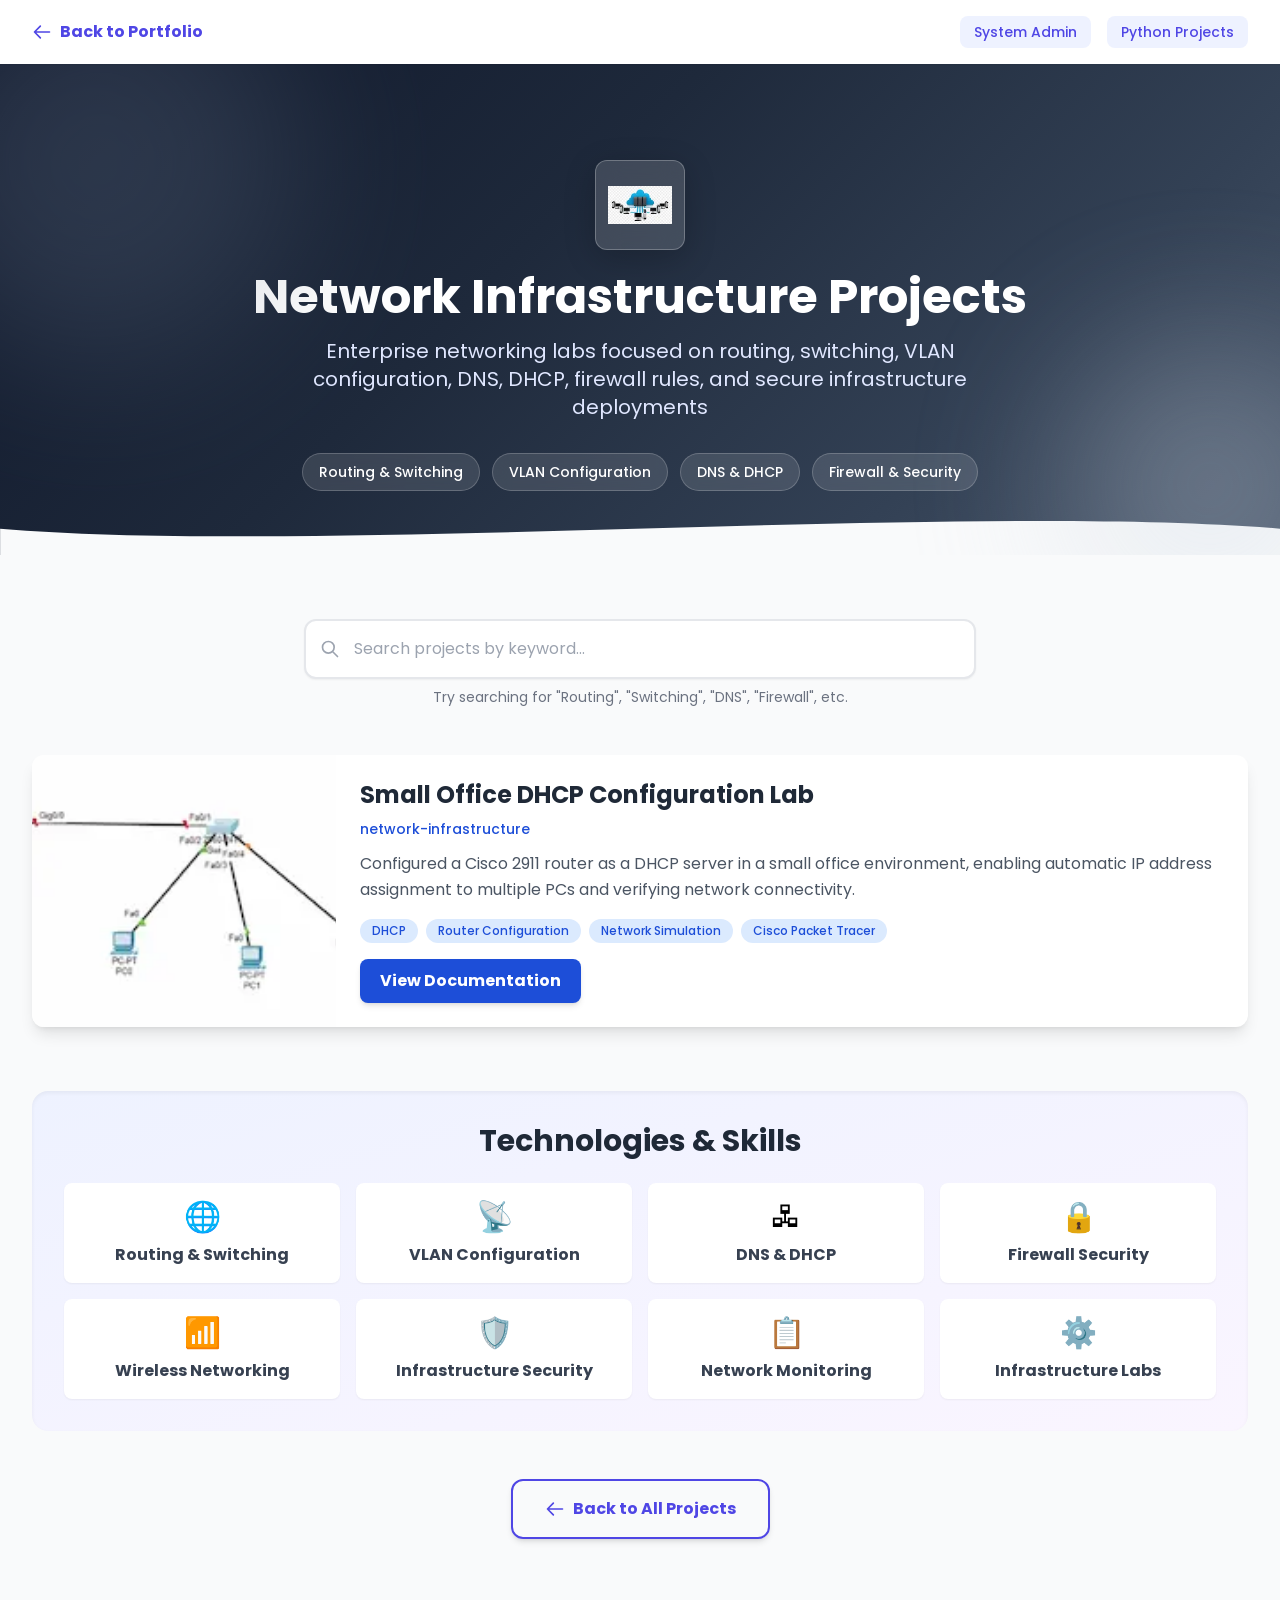
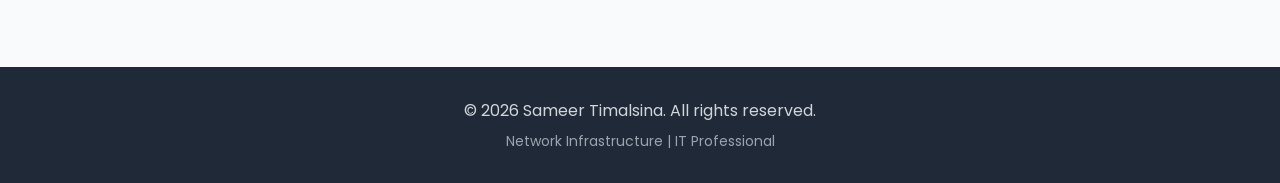
==== commit 53c518ea: "fixed inline and tag issues" ====
--- a/project_of_network_infrastructure.html
+++ b/project_of_network_infrastructure.html
@@ -142,9 +142,9 @@
                         placeholder="Search projects by keyword..."
                         class="w-full px-6 py-4 pl-12 border-2 border-gray-200 rounded-xl shadow-sm focus:outline-none focus:ring-2 focus:ring-indigo-500 focus:border-transparent transition-all"
                         aria-label="Search projects"
-                    >
-
-                    <svg class="absolute left-4 top-1/2 transform -translate-y-1/2 w-5 h-5 text-gray-400"
+                    />
+
+                    <svg class="search-icon absolute left-4 top-1/2 transform -translate-y-1/2 w-5 h-5 text-gray-400"
                          fill="none"
                          stroke="currentColor"
                          viewBox="0 0 24 24"
@@ -274,5 +274,5 @@
     <script src="js/project.js" defer></script>
     <script src="js/scripts.js" defer></script>
 
-</body>
+  </body>
 </html>
